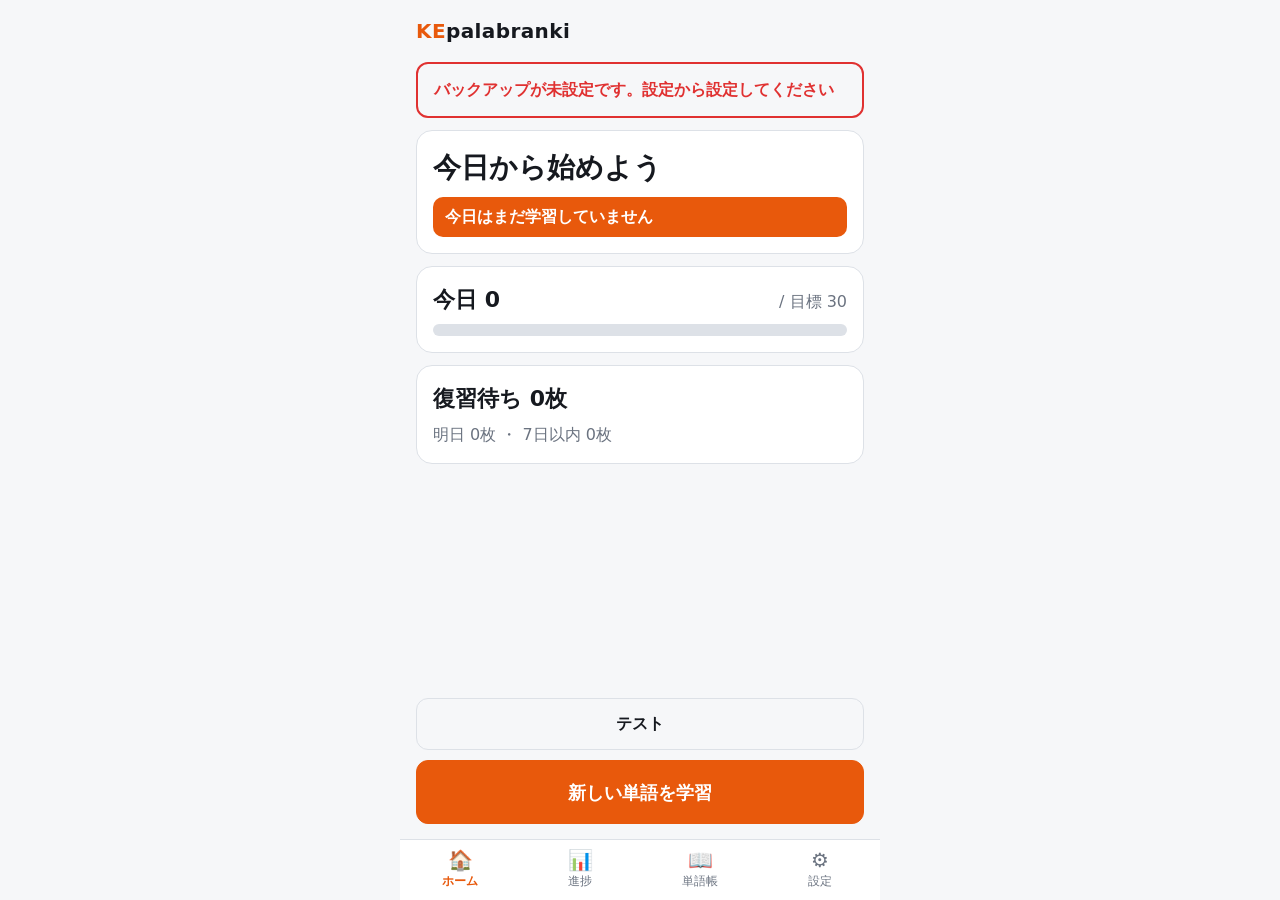
==== index.html @ 5e0bdc0e "Add files via upload" ====
<!doctype html>
<!-- index.html — 画面の部品と script の読み込み — KEpalabranki v1.0.1 -->
<html lang="ja">
<head>
  <meta charset="utf-8">
  <meta name="viewport" content="width=device-width, initial-scale=1, viewport-fit=cover">
  <meta name="apple-mobile-web-app-capable" content="yes">
  <meta name="mobile-web-app-capable" content="yes">
  <meta name="apple-mobile-web-app-title" content="KEpalabranki">
  <meta name="apple-mobile-web-app-status-bar-style" content="default">
  <meta name="theme-color" content="#F6F7F9" media="(prefers-color-scheme: light)">
  <meta name="theme-color" content="#0E1116" media="(prefers-color-scheme: dark)">
  <title>KEpalabranki</title>
  <link rel="manifest" href="manifest.webmanifest">
  <link rel="apple-touch-icon" href="icons/apple-touch-icon.png">
  <link rel="stylesheet" href="css/style.css">
</head>
<body>
<div id="app">
  <div id="fatal" class="fatal" hidden></div>

  <!-- ホーム -->
  <section id="screen-home" class="screen" hidden>
    <header class="app-head"><span class="brand"><b>KE</b>palabranki</span></header>
    <button id="banner-update" class="banner banner-accent" type="button" hidden></button>
    <button id="banner-sync-warn" class="banner banner-warn" type="button" hidden></button>
    <div class="card">
      <div id="txt-streak" class="streak"></div>
      <div id="banner-not-studied" class="banner-inline" hidden>今日はまだ学習していません</div>
    </div>
    <div class="card">
      <div class="goal-row"><span id="txt-today-count" class="goal-count"></span><span id="txt-goal" class="muted"></span></div>
      <div class="bar"><div id="bar-goal" class="bar-fill"></div></div>
    </div>
    <div class="card">
      <div id="txt-due-count" class="due"></div>
      <div class="muted"><span id="txt-tomorrow-count"></span> ・ <span id="txt-week-count"></span></div>
    </div>
    <div class="grow"></div>
    <div class="bottom-actions">
      <button id="btn-start-ahead" class="btn btn-outline" type="button" hidden>先取り復習</button>
      <button id="btn-start-test" class="btn btn-outline" type="button">テスト</button>
      <button id="btn-start-study" class="btn btn-primary btn-big" type="button">学習開始</button>
    </div>
  </section>

  <!-- 学習 -->
  <section id="screen-study" class="screen" hidden>
    <div class="top-bar">
      <button id="btn-study-end" class="btn-text" type="button">✕ 終了</button>
      <span id="txt-study-phase" class="phase"></span>
      <span id="txt-study-progress" class="muted"></span>
    </div>
    <div class="card study-card">
      <span id="badge-dir" class="badge"></span>
      <div id="txt-front" class="front"></div>
      <button id="btn-speak" class="btn-icon" type="button" aria-label="読み上げ">🔊</button>
    </div>
    <div id="area-choices" class="choices">
      <button id="btn-choice-0" class="choice masked" type="button" disabled>？</button>
      <button id="btn-choice-1" class="choice masked" type="button" disabled>？</button>
      <button id="btn-choice-2" class="choice masked" type="button" disabled>？</button>
      <button id="btn-choice-3" class="choice masked" type="button" disabled>？</button>
      <button id="btn-reveal-choices" class="reveal" type="button">4択を見る</button>
    </div>
    <div id="area-answer" class="card answer" hidden>
      <div id="txt-result" class="result"></div>
      <div class="answer-es-row">
        <span id="txt-answer-es" class="answer-es"></span>
        <button id="btn-speak-answer" class="btn-icon" type="button" aria-label="読み上げ">🔊</button>
      </div>
      <div id="txt-answer-ja" class="answer-ja"></div>
      <div id="txt-answer-ex" class="answer-ex" hidden></div>
    </div>
    <div class="grow"></div>
    <div class="bottom-actions">
      <div id="row-judge" class="row2">
        <button id="btn-ng" class="btn btn-ng" type="button">わからない</button>
        <button id="btn-ok" class="btn btn-primary" type="button">わかる</button>
      </div>
      <button id="btn-next" class="btn btn-primary btn-big" type="button" hidden>次へ</button>
    </div>
  </section>

  <!-- テスト -->
  <section id="screen-test" class="screen" hidden>
    <div id="test-setup">
      <h2 class="title">テスト</h2>
      <div class="card">
        <div class="label">範囲</div>
        <div class="seg-group">
          <button id="btn-range-all" class="seg-btn" type="button">全体（学習した単語）</button>
          <button id="btn-range-mastered" class="seg-btn" type="button">習得済み</button>
          <button id="btn-range-category" class="seg-btn" type="button">カテゴリ</button>
        </div>
        <select id="sel-test-category" class="input" hidden></select>
      </div>
      <div class="card">
        <div class="label">問題数</div>
        <div class="seg-group seg-row">
          <button id="btn-count-10" class="seg-btn" type="button">10問</button>
          <button id="btn-count-20" class="seg-btn" type="button">20問</button>
          <button id="btn-count-50" class="seg-btn" type="button">50問</button>
        </div>
      </div>
      <div class="bottom-actions">
        <button id="btn-test-back" class="btn btn-outline" type="button">戻る</button>
        <button id="btn-test-begin" class="btn btn-primary btn-big" type="button">開始</button>
      </div>
    </div>
    <div id="test-run" hidden>
      <div class="top-bar">
        <button id="btn-test-quit" class="btn-text" type="button">✕ 中止</button>
        <span id="txt-test-progress" class="muted"></span>
      </div>
      <div class="card study-card">
        <div id="txt-test-front" class="front front-es"></div>
        <button id="btn-test-speak" class="btn-icon" type="button" aria-label="読み上げ">🔊</button>
      </div>
      <div class="choices">
        <button id="btn-test-choice-0" class="choice" type="button"></button>
        <button id="btn-test-choice-1" class="choice" type="button"></button>
        <button id="btn-test-choice-2" class="choice" type="button"></button>
        <button id="btn-test-choice-3" class="choice" type="button"></button>
      </div>
      <div id="txt-test-answer" class="result" hidden></div>
      <div class="grow"></div>
      <div class="bottom-actions">
        <button id="btn-test-next" class="btn btn-primary btn-big" type="button" hidden>次へ</button>
      </div>
    </div>
    <div id="test-result" hidden>
      <h2 class="title">テスト結果</h2>
      <div class="card center">
        <div id="txt-test-score" class="score"></div>
        <div id="txt-test-compare" class="muted"></div>
      </div>
      <div id="box-test-wrong" class="card">
        <div class="label">間違えた単語</div>
        <ul id="list-test-wrong" class="word-list"></ul>
      </div>
      <div class="card">
        <div class="label">正答率の履歴</div>
        <div id="chart-test-history" class="chart"></div>
      </div>
      <div class="bottom-actions">
        <button id="btn-test-review" class="btn btn-outline" type="button">間違えた単語を学習</button>
        <button id="btn-test-home" class="btn btn-primary btn-big" type="button">ホームへ</button>
      </div>
    </div>
  </section>

  <!-- 進捗 -->
  <section id="screen-progress" class="screen" hidden>
    <h2 class="title">進捗</h2>
    <div class="card">
      <div class="label">習得状況（スペ→日）</div>
      <div id="stage-bar" class="stage-bar"></div>
      <ul class="stage-list">
        <li><span class="stage-dot unseen"></span>未学習<span id="txt-stage-unseen" class="num"></span></li>
        <li><span class="stage-dot learning"></span>学習中<span id="txt-stage-learning" class="num"></span></li>
        <li><span class="stage-dot settled"></span>定着<span id="txt-stage-settled" class="num"></span></li>
        <li><span class="stage-dot mastered"></span>習得<span id="txt-stage-mastered" class="num"></span></li>
      </ul>
    </div>
    <div class="card">
      <ul class="stage-list">
        <li>全単語<span id="txt-total-words" class="num"></span></li>
        <li>日→スペが解放された単語<span id="txt-reverse-count" class="num"></span></li>
        <li>連続日数<span id="txt-progress-streak" class="num"></span></li>
      </ul>
    </div>
  </section>

  <!-- 単語帳 -->
  <section id="screen-words" class="screen" hidden>
    <h2 class="title">単語帳</h2>
    <div class="row2">
      <button id="btn-word-add" class="btn btn-outline" type="button">＋追加</button>
      <button id="btn-word-import" class="btn btn-outline" type="button">CSV取り込み</button>
    </div>
    <input id="input-word-search" class="input" type="search" placeholder="スペイン語・日本語で検索" autocomplete="off">
    <div class="row-between">
      <select id="sel-word-category" class="input"></select>
      <span id="txt-word-count" class="muted nowrap"></span>
    </div>
    <ul id="list-words" class="word-list tappable"></ul>
    <button id="btn-word-more" class="btn btn-outline" type="button" hidden>さらに表示</button>
  </section>

  <!-- 単語の編集 -->
  <section id="screen-word-edit" class="screen" hidden>
    <h2 id="txt-we-title" class="title">単語の編集</h2>
    <label class="field"><span>スペイン語（必須）</span>
      <span class="row-between"><input id="input-we-es" class="input" type="text" autocomplete="off" autocapitalize="off" spellcheck="false">
      <button id="btn-we-speak" class="btn-icon" type="button" aria-label="読み上げ">🔊</button></span></label>
    <label class="field"><span>日本語（必須。改行できます）</span><textarea id="input-we-ja" class="input" rows="4"></textarea></label>
    <label class="field"><span>カテゴリ（必須）</span><input id="input-we-category" class="input" type="text" list="list-categories" autocomplete="off"></label>
    <datalist id="list-categories"></datalist>
    <label class="field"><span>品詞</span><input id="input-we-pos" class="input" type="text" list="list-pos" autocomplete="off"></label>
    <datalist id="list-pos"></datalist>
    <label class="field"><span>名詞の性</span>
      <select id="sel-we-gender" class="input">
        <option value="">なし</option><option value="m">男性 el</option><option value="f">女性 la</option>
      </select></label>
    <label class="field"><span>例文（スペイン語）</span><input id="input-we-ex-es" class="input" type="text" autocomplete="off" autocapitalize="off"></label>
    <label class="field"><span>例文（日本語）</span><input id="input-we-ex-ja" class="input" type="text" autocomplete="off"></label>
    <label class="field"><span>メモ</span><input id="input-we-note" class="input" type="text" autocomplete="off"></label>
    <label class="field"><span>出典</span><input id="input-we-source" class="input" type="text" autocomplete="off"></label>
    <div class="bottom-actions">
      <div class="row2">
        <button id="btn-we-cancel" class="btn btn-outline" type="button">キャンセル</button>
        <button id="btn-we-save" class="btn btn-primary" type="button">保存</button>
      </div>
    </div>
  </section>

  <!-- 取り込み -->
  <section id="screen-import" class="screen" hidden>
    <h2 class="title">CSV取り込み</h2>
    <input id="input-import-file" type="file" accept=".csv,text/csv,text/plain" hidden>
    <button id="btn-import-choose" class="btn btn-outline" type="button">ファイルを選ぶ</button>
    <div id="txt-import-summary" class="card"></div>
    <label class="field"><span>重複したとき</span>
      <select id="sel-import-dup" class="input">
        <option value="SKIP">スキップ</option>
        <option value="OVERWRITE">上書き（学習記録は残す）</option>
      </select></label>
    <div class="grow"></div>
    <div class="bottom-actions">
      <div class="row2">
        <button id="btn-import-cancel" class="btn btn-outline" type="button">キャンセル</button>
        <button id="btn-import-run" class="btn btn-primary" type="button" disabled>取り込む</button>
      </div>
    </div>
  </section>

  <!-- 設定 -->
  <section id="screen-settings" class="screen" hidden>
    <h2 class="title">設定</h2>
    <div class="card">
      <label class="field"><span>1日の目標（枚）</span><input id="input-goal" class="input" type="number" min="1" max="500" step="1" inputmode="numeric"></label>
      <label class="field"><span>読み上げ音声</span><select id="sel-voice" class="input"></select></label>
      <button id="btn-voice-test" class="btn btn-outline" type="button">🔊 試しに読む</button>
    </div>
    <div class="card">
      <div class="label">バックアップ（スプレッドシート）</div>
      <label class="field"><span>同期のURL</span><input id="input-sync-url" class="input" type="url" autocomplete="off" autocapitalize="off" spellcheck="false" placeholder="https://script.google.com/macros/s/…/exec"></label>
      <label class="field"><span>合言葉</span><input id="input-sync-token" class="input" type="text" autocomplete="off" autocapitalize="off" spellcheck="false"></label>
      <div class="row2">
        <button id="btn-sync-test" class="btn btn-outline" type="button">接続テスト</button>
        <button id="btn-sync-now" class="btn btn-outline" type="button">今すぐ同期</button>
      </div>
      <button id="btn-sync-restore" class="btn btn-outline" type="button">スプレッドシートから復元</button>
      <div id="txt-sync-status" class="muted small"></div>
    </div>
    <div id="txt-version" class="version"></div>
  </section>

  <nav id="tabbar" class="tabbar" hidden>
    <button type="button" data-screen="home"><span class="tab-ic">🏠</span>ホーム</button>
    <button type="button" data-screen="progress"><span class="tab-ic">📊</span>進捗</button>
    <button type="button" data-screen="words"><span class="tab-ic">📖</span>単語帳</button>
    <button type="button" data-screen="settings"><span class="tab-ic">⚙️</span>設定</button>
  </nav>

  <div id="toast" class="toast" role="status" hidden></div>
  <div id="overlay-goal" class="overlay-goal" hidden></div>
</div>

<script src="js/config.js"></script>
<script src="js/utils.js"></script>
<script src="js/db.js"></script>
<script src="js/data.js"></script>
<script src="js/srs.js"></script>
<script src="js/queue.js"></script>
<script src="js/choices.js"></script>
<script src="js/stats.js"></script>
<script src="js/speech.js"></script>
<script src="js/importer.js"></script>
<script src="js/sync.js"></script>
<script src="js/ui.js"></script>
<script src="js/screenHome.js"></script>
<script src="js/screenStudy.js"></script>
<script src="js/screenTest.js"></script>
<script src="js/screenProgress.js"></script>
<script src="js/screenWords.js"></script>
<script src="js/screenSettings.js"></script>
<script src="js/main.js"></script>
</body>
</html>
---- css/style.css ----
/* css/style.css — 見た目 — KEpalabranki v1.0.1 */
:root {
  --bg: #F6F7F9; --surface: #FFFFFF; --line: #DDE1E7; --text: #16191F; --muted: #6B7380;
  --accent: #E8590C; --accent-ink: #FFFFFF; --ok: #2F9E44; --ng: #E03131;
  --male: #1C7ED6; --female: #D6336C; --mask: #CED4DA;
  --st-unseen: #ADB5BD; --st-learning: #FAB005; --st-settled: #40C057; --st-mastered: #1C7ED6;
  --font: -apple-system, "Hiragino Sans", "Noto Sans JP", system-ui, sans-serif;
  --tab-h: 60px;
}
@media (prefers-color-scheme: dark) {
  :root {
    --bg: #0E1116; --surface: #171B22; --line: #2A313C; --text: #E8ECF2; --muted: #8D97A6;
    --accent: #FF8A3D; --accent-ink: #1A0E05; --ok: #51CF66; --ng: #FF6B6B;
    --male: #4DABF7; --female: #F783AC; --mask: #343A40;
    --st-unseen: #5C6670; --st-learning: #FCC419; --st-settled: #51CF66; --st-mastered: #4DABF7;
  }
}

[hidden] { display: none !important; }
* { box-sizing: border-box; -webkit-tap-highlight-color: transparent; }
html, body { margin: 0; padding: 0; background: var(--bg); color: var(--text); font-family: var(--font); font-size: 16px; line-height: 1.5; }
button, input, select, textarea { font: inherit; color: inherit; }
button { cursor: pointer; }

#app { max-width: 480px; margin: 0 auto; min-height: 100vh; min-height: 100dvh; }
.screen {
  display: flex; flex-direction: column; gap: 12px;
  min-height: 100vh; min-height: 100dvh;
  padding: calc(env(safe-area-inset-top) + 12px) 16px calc(env(safe-area-inset-bottom) + 16px);
}
#screen-home, #screen-progress, #screen-words, #screen-settings { padding-bottom: calc(env(safe-area-inset-bottom) + var(--tab-h) + 16px); }
#test-setup, #test-run, #test-result { display: flex; flex-direction: column; gap: 12px; flex: 1; }
.grow { flex: 1; }

.app-head { padding: 4px 0; }
.brand { font-size: 20px; font-weight: 700; letter-spacing: .02em; }
.brand b { color: var(--accent); }
.title { margin: 4px 0; font-size: 22px; }
.label { font-size: 14px; color: var(--muted); margin-bottom: 8px; }
.muted { color: var(--muted); }
.small { font-size: 14px; }
.nowrap { white-space: nowrap; }
.center { text-align: center; }
.version { text-align: center; color: var(--muted); font-size: 13px; padding: 8px 0; }

.card { background: var(--surface); border: 1px solid var(--line); border-radius: 16px; padding: 16px; display: flex; flex-direction: column; gap: 8px; }
.fatal { margin: 24px 16px; padding: 16px; border-radius: 16px; background: var(--ng); color: #fff; font-weight: 700; }

/* ボタン */
.btn { min-height: 52px; border-radius: 12px; border: 1px solid var(--line); background: var(--surface); padding: 0 16px; font-weight: 700; width: 100%; }
.btn:disabled { opacity: .45; }
.btn:active:not(:disabled) { transform: scale(.98); }
.btn-primary { background: var(--accent); color: var(--accent-ink); border-color: var(--accent); }
.btn-outline { background: transparent; border-color: var(--line); }
.btn-ng { background: var(--surface); border: 2px solid var(--ng); color: var(--ng); }
.btn-big { min-height: 64px; font-size: 18px; }
.btn-text { background: none; border: none; padding: 8px 4px; min-height: 44px; color: var(--muted); font-weight: 700; }
.btn-icon { background: none; border: 1px solid var(--line); border-radius: 50%; width: 48px; height: 48px; font-size: 20px; flex: none; }
.row2 { display: grid; grid-template-columns: 1fr 1fr; gap: 10px; }
.row2 .btn { min-height: 64px; font-size: 18px; }
.row-between { display: flex; align-items: center; gap: 10px; }
.row-between .input { flex: 1; }
.bottom-actions {
  position: sticky; bottom: calc(env(safe-area-inset-bottom) + 8px);
  display: flex; flex-direction: column; gap: 10px; padding-top: 8px; background: var(--bg);
}
#screen-home .bottom-actions { bottom: calc(env(safe-area-inset-bottom) + var(--tab-h) + 8px); }

/* バナー */
.banner { width: 100%; text-align: left; border: none; border-radius: 12px; padding: 14px 16px; font-weight: 700; min-height: 52px; }
.banner-accent { background: var(--accent); color: var(--accent-ink); }
.banner-warn { background: transparent; border: 2px solid var(--ng); color: var(--ng); }
.banner-inline { background: var(--accent); color: var(--accent-ink); border-radius: 10px; padding: 8px 12px; font-weight: 700; }

/* ホーム */
.streak { font-size: 28px; font-weight: 800; }
.goal-row { display: flex; justify-content: space-between; align-items: baseline; }
.goal-count { font-size: 22px; font-weight: 800; }
.bar { height: 12px; border-radius: 6px; background: var(--line); overflow: hidden; }
.bar-fill { height: 100%; width: 0; background: var(--accent); border-radius: 6px; transition: width .3s; }
.due { font-size: 22px; font-weight: 800; }

/* 学習 */
.top-bar { display: flex; align-items: center; justify-content: space-between; gap: 8px; }
.phase { font-weight: 700; font-size: 15px; }
.study-card { align-items: center; text-align: center; padding: 20px 16px; gap: 12px; }
.badge { font-size: 13px; padding: 2px 10px; border-radius: 999px; border: 1px solid var(--line); color: var(--muted); }
.badge.badge-rev { border: 2px solid var(--accent); color: var(--accent); font-weight: 700; }
.front { word-break: break-word; }
.front-es { font-size: 28px; font-weight: 800; }
.front-ja { font-size: 22px; font-weight: 700; }
.choices { position: relative; display: flex; flex-direction: column; gap: 8px; }
.choice { min-height: 52px; border-radius: 12px; border: 1px solid var(--line); background: var(--surface); padding: 10px 14px; text-align: left; font-size: 17px; }
.choice.masked { background: var(--mask); color: transparent; border-color: var(--mask); }
.choice:disabled { opacity: 1; }
.choice.choice-ok { border: 2px solid var(--ok); background: color-mix(in srgb, var(--ok) 15%, var(--surface)); }
.choice.choice-ng { border: 2px solid var(--ng); background: color-mix(in srgb, var(--ng) 15%, var(--surface)); }
.reveal {
  position: absolute; left: 50%; top: 50%; transform: translate(-50%, -50%);
  min-height: 52px; padding: 0 24px; border-radius: 999px; border: 2px solid var(--accent);
  background: var(--surface); color: var(--accent); font-weight: 800; font-size: 17px;
}
.answer { gap: 6px; }
.result { font-weight: 800; font-size: 18px; }
.result-ok { color: var(--ok); }
.result-ng { color: var(--ng); }
.answer-es-row { display: flex; align-items: center; justify-content: space-between; gap: 8px; }
.answer-es { font-size: 24px; font-weight: 800; word-break: break-word; }
.gender { font-weight: 800; }
.gender-m { color: var(--male); }
.gender-f { color: var(--female); }
.answer-ja { font-size: 17px; }
.answer-ja i { color: var(--muted); }
.answer-ex { border-top: 1px solid var(--line); padding-top: 8px; }
.ex-es { font-weight: 700; }
.ex-ja { color: var(--muted); }

/* 目標達成 */
.overlay-goal {
  position: fixed; left: 50%; top: 40%; transform: translate(-50%, -50%);
  background: var(--accent); color: var(--accent-ink); padding: 24px 28px; border-radius: 20px;
  font-size: 24px; font-weight: 800; z-index: 50; white-space: nowrap; box-shadow: 0 10px 30px rgba(0,0,0,.25);
}
.overlay-goal.play { animation: pop 1.5s ease forwards; }
@keyframes pop {
  0% { transform: translate(-50%, -50%) scale(.6); opacity: 0; }
  20% { transform: translate(-50%, -50%) scale(1.08); opacity: 1; }
  75% { transform: translate(-50%, -50%) scale(1); opacity: 1; }
  100% { transform: translate(-50%, -50%) scale(1.25); opacity: 0; }
}

/* テスト */
.seg-group { display: flex; flex-direction: column; gap: 8px; }
.seg-group.seg-row { flex-direction: row; }
.seg-btn { flex: 1; min-height: 48px; border-radius: 12px; border: 1px solid var(--line); background: var(--surface); font-weight: 700; }
.seg-btn.selected { border: 2px solid var(--accent); color: var(--accent); }
.score { font-size: 32px; font-weight: 800; }
.chart svg { width: 100%; height: auto; display: block; }
.chart .grid { stroke: var(--line); stroke-width: 1; }
.chart .axis { fill: var(--muted); font-size: 10px; }
.chart .line { fill: none; stroke: var(--accent); stroke-width: 2; }
.chart .dot { fill: var(--accent); }

/* 進捗 */
.stage-bar { display: flex; height: 18px; border-radius: 9px; overflow: hidden; background: var(--line); }
.seg-unseen { background: var(--st-unseen); }
.seg-learning { background: var(--st-learning); }
.seg-settled { background: var(--st-settled); }
.seg-mastered { background: var(--st-mastered); }
.stage-list { list-style: none; margin: 0; padding: 0; }
.stage-list li { display: flex; align-items: center; gap: 8px; padding: 8px 0; border-bottom: 1px solid var(--line); }
.stage-list li:last-child { border-bottom: none; }
.stage-list .num { margin-left: auto; font-weight: 700; }
.stage-dot { width: 10px; height: 10px; border-radius: 50%; flex: none; }
.stage-dot.unseen { background: var(--st-unseen); }
.stage-dot.learning { background: var(--st-learning); }
.stage-dot.settled { background: var(--st-settled); }
.stage-dot.mastered { background: var(--st-mastered); }

/* 単語帳 */
.input { width: 100%; min-height: 48px; border-radius: 12px; border: 1px solid var(--line); background: var(--surface); padding: 10px 12px; font-size: 16px; }
textarea.input { resize: vertical; }
.field { display: flex; flex-direction: column; gap: 4px; font-size: 14px; color: var(--muted); }
.field .input, .field textarea, .field select { color: var(--text); }
.word-list { list-style: none; margin: 0; padding: 0; }
.word-list li { display: flex; align-items: center; gap: 10px; padding: 12px 4px; border-bottom: 1px solid var(--line); min-height: 48px; }
.word-list .w-es { font-weight: 700; flex: 0 1 45%; word-break: break-word; }
.word-list .w-ja { color: var(--muted); flex: 1; word-break: break-word; font-size: 15px; }
.word-list.tappable li { cursor: pointer; }

/* タブ・トースト */
.tabbar {
  position: fixed; left: 0; right: 0; bottom: 0; z-index: 20;
  display: grid; grid-template-columns: repeat(4, 1fr);
  max-width: 480px; margin: 0 auto;
  background: var(--surface); border-top: 1px solid var(--line);
  padding-bottom: env(safe-area-inset-bottom);
}
.tabbar button { background: none; border: none; min-height: var(--tab-h); font-size: 12px; color: var(--muted); display: flex; flex-direction: column; align-items: center; justify-content: center; gap: 2px; }
.tabbar button.active { color: var(--accent); font-weight: 700; }
.tab-ic { font-size: 20px; line-height: 1; }
.toast {
  position: fixed; left: 50%; transform: translateX(-50%);
  bottom: calc(env(safe-area-inset-bottom) + var(--tab-h) + 90px);
  max-width: 90%; background: var(--text); color: var(--bg);
  padding: 12px 16px; border-radius: 12px; font-size: 15px; z-index: 60; text-align: center;
}
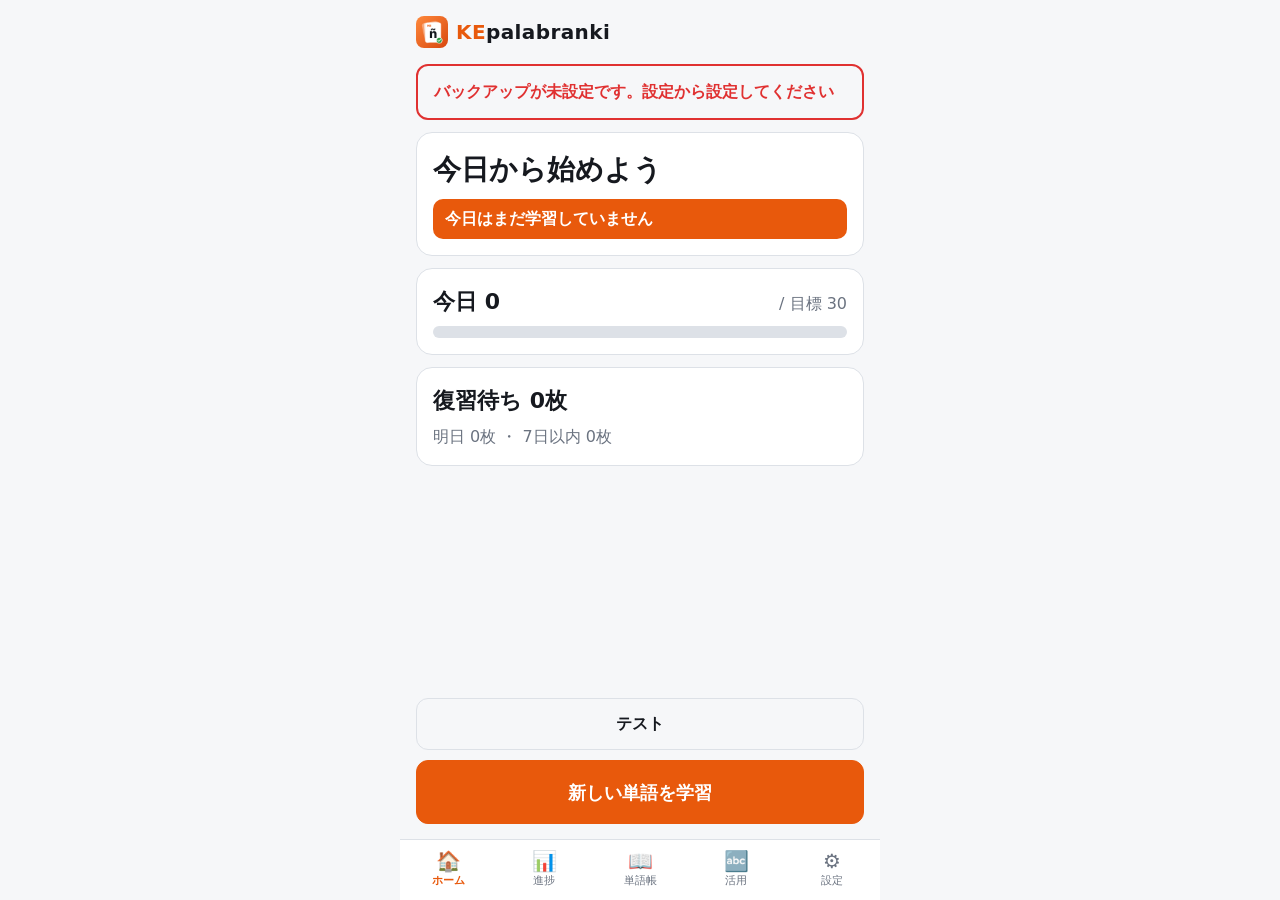
==== commit ece857e5: "Add files via upload" ====
--- a/index.html
+++ b/index.html
@@ -1,5 +1,5 @@
 <!doctype html>
-<!-- index.html — 画面の部品と script の読み込み — KEpalabranki v1.0.1 -->
+<!-- index.html — 画面の部品と script の読み込み — KEpalabranki v1.1.3 -->
 <html lang="ja">
 <head>
   <meta charset="utf-8">
@@ -21,7 +21,7 @@
 
   <!-- ホーム -->
   <section id="screen-home" class="screen" hidden>
-    <header class="app-head"><span class="brand"><b>KE</b>palabranki</span></header>
+    <header class="app-head"><img id="app-logo" class="app-logo" src="icons/icon-192.png" alt="" width="32" height="32"><span class="brand"><b>KE</b>palabranki</span></header>
     <button id="banner-update" class="banner banner-accent" type="button" hidden></button>
     <button id="banner-sync-warn" class="banner banner-warn" type="button" hidden></button>
     <div class="card">
@@ -64,11 +64,12 @@
       <button id="btn-reveal-choices" class="reveal" type="button">4択を見る</button>
     </div>
     <div id="area-answer" class="card answer" hidden>
-      <div id="txt-result" class="result"></div>
+      <div class="result-row"><div id="txt-result" class="result"></div><button id="btn-fix-ng" class="btn-fix" type="button" hidden>やっぱり間違い</button></div>
       <div class="answer-es-row">
         <span id="txt-answer-es" class="answer-es"></span>
         <button id="btn-speak-answer" class="btn-icon" type="button" aria-label="読み上げ">🔊</button>
       </div>
+      <div id="txt-answer-orig" class="answer-orig" hidden></div>
       <div id="txt-answer-ja" class="answer-ja"></div>
       <div id="txt-answer-ex" class="answer-ex" hidden></div>
     </div>
@@ -257,10 +258,90 @@
     <div id="txt-version" class="version"></div>
   </section>
 
+  <!-- 活用（v1.1） -->
+  <section id="screen-conj" class="screen" hidden>
+    <div id="conj-setup">
+      <h2 class="title">活用</h2>
+      <div class="card">
+        <div id="txt-conj-data" class="muted small"></div>
+        <div id="txt-conj-verbs"></div>
+        <div id="box-conj-missing" class="conj-missing" hidden>
+          <div id="txt-conj-missing-msg"></div>
+          <button id="btn-conj-copy-missing" class="btn btn-outline" type="button">一覧をコピー</button>
+          <div id="txt-conj-missing" class="small" hidden></div>
+        </div>
+      </div>
+      <div class="card">
+        <div class="label">出題する時制</div>
+        <div id="conj-tense-btns" class="tense-grid">
+          <button id="btn-conj-tense-IND_PRES" class="seg-btn" type="button" data-tense="IND_PRES">直説法 現在</button>
+          <button id="btn-conj-tense-IND_PRET" class="seg-btn" type="button" data-tense="IND_PRET">直説法 点過去</button>
+          <button id="btn-conj-tense-IND_IMPF" class="seg-btn" type="button" data-tense="IND_IMPF">直説法 線過去</button>
+          <button id="btn-conj-tense-IND_FUT" class="seg-btn" type="button" data-tense="IND_FUT">直説法 未来</button>
+          <button id="btn-conj-tense-IND_COND" class="seg-btn" type="button" data-tense="IND_COND">直説法 過去未来</button>
+          <button id="btn-conj-tense-SUB_PRES" class="seg-btn" type="button" data-tense="SUB_PRES">接続法 現在</button>
+          <button id="btn-conj-tense-SUB_IMPF" class="seg-btn" type="button" data-tense="SUB_IMPF">接続法 過去</button>
+          <button id="btn-conj-tense-IMP_AFF" class="seg-btn" type="button" data-tense="IMP_AFF">命令法 肯定</button>
+          <button id="btn-conj-tense-IMP_NEG" class="seg-btn" type="button" data-tense="IMP_NEG">命令法 否定</button>
+        </div>
+      </div>
+      <div class="card">
+        <div class="label">時制ごとの正答率（直近300問）</div>
+        <ul id="list-conj-stats" class="stage-list"></ul>
+      </div>
+      <div class="grow"></div>
+      <div class="bottom-actions conj-actions">
+        <button id="btn-conj-begin" class="btn btn-primary btn-big" type="button">始める</button>
+      </div>
+    </div>
+    <div id="conj-run" hidden>
+      <div class="top-bar">
+        <button id="btn-conj-quit" class="btn-text" type="button">✕ 中止</button>
+        <span id="txt-conj-qtype" class="phase"></span>
+        <span id="txt-conj-progress" class="muted"></span>
+      </div>
+      <div class="card study-card">
+        <div id="txt-conj-prompt" class="conj-prompt"></div>
+        <button id="btn-conj-speak" class="btn-icon" type="button" aria-label="読み上げ">🔊</button>
+      </div>
+      <div class="choices">
+        <button id="btn-conj-choice-0" class="choice" type="button"></button>
+        <button id="btn-conj-choice-1" class="choice" type="button"></button>
+        <button id="btn-conj-choice-2" class="choice" type="button"></button>
+        <button id="btn-conj-choice-3" class="choice" type="button"></button>
+      </div>
+      <div id="txt-conj-result" class="result" hidden></div>
+      <div id="box-conj-table" class="card conj-box" hidden>
+        <div class="conj-head"><span id="txt-conj-inf" class="conj-inf"></span><span id="txt-conj-meaning" class="muted"></span></div>
+        <div><span id="txt-conj-type" class="type-label"></span></div>
+        <div id="txt-conj-note" class="small"></div>
+        <div id="txt-conj-parts" class="small muted"></div>
+        <div id="list-conj-table"></div>
+      </div>
+      <div class="grow"></div>
+      <div class="bottom-actions">
+        <button id="btn-conj-next" class="btn btn-primary btn-big" type="button" hidden>次へ</button>
+      </div>
+    </div>
+    <div id="conj-result" hidden>
+      <h2 class="title">活用の結果</h2>
+      <div class="card center"><div id="txt-conj-score" class="score"></div></div>
+      <div id="box-conj-wrong" class="card">
+        <div class="label">間違えた問題</div>
+        <ul id="list-conj-wrong" class="plain-list"></ul>
+      </div>
+      <div class="bottom-actions">
+        <button id="btn-conj-back" class="btn btn-outline" type="button">戻る</button>
+        <button id="btn-conj-again" class="btn btn-primary btn-big" type="button">もう一度</button>
+      </div>
+    </div>
+  </section>
+
   <nav id="tabbar" class="tabbar" hidden>
     <button type="button" data-screen="home"><span class="tab-ic">🏠</span>ホーム</button>
     <button type="button" data-screen="progress"><span class="tab-ic">📊</span>進捗</button>
     <button type="button" data-screen="words"><span class="tab-ic">📖</span>単語帳</button>
+    <button type="button" data-screen="conj"><span class="tab-ic">🔤</span>活用</button>
     <button type="button" data-screen="settings"><span class="tab-ic">⚙️</span>設定</button>
   </nav>
 
@@ -279,6 +360,7 @@
 <script src="js/speech.js"></script>
 <script src="js/importer.js"></script>
 <script src="js/sync.js"></script>
+<script src="js/conj.js"></script>
 <script src="js/ui.js"></script>
 <script src="js/screenHome.js"></script>
 <script src="js/screenStudy.js"></script>
@@ -286,6 +368,7 @@
 <script src="js/screenProgress.js"></script>
 <script src="js/screenWords.js"></script>
 <script src="js/screenSettings.js"></script>
+<script src="js/screenConj.js"></script>
 <script src="js/main.js"></script>
 </body>
 </html>
--- a/css/style.css
+++ b/css/style.css
@@ -1,8 +1,8 @@
-/* css/style.css — 見た目 — KEpalabranki v1.0.1 */
+/* css/style.css — 見た目 — KEpalabranki v1.1.3 */
 :root {
   --bg: #F6F7F9; --surface: #FFFFFF; --line: #DDE1E7; --text: #16191F; --muted: #6B7380;
   --accent: #E8590C; --accent-ink: #FFFFFF; --ok: #2F9E44; --ng: #E03131;
-  --male: #1C7ED6; --female: #D6336C; --mask: #CED4DA;
+  --male: #1C7ED6; --female: #D6336C; --mask: #CED4DA; --accent-soft: #FFE8D9;
   --st-unseen: #ADB5BD; --st-learning: #FAB005; --st-settled: #40C057; --st-mastered: #1C7ED6;
   --font: -apple-system, "Hiragino Sans", "Noto Sans JP", system-ui, sans-serif;
   --tab-h: 60px;
@@ -11,7 +11,7 @@
   :root {
     --bg: #0E1116; --surface: #171B22; --line: #2A313C; --text: #E8ECF2; --muted: #8D97A6;
     --accent: #FF8A3D; --accent-ink: #1A0E05; --ok: #51CF66; --ng: #FF6B6B;
-    --male: #4DABF7; --female: #F783AC; --mask: #343A40;
+    --male: #4DABF7; --female: #F783AC; --mask: #343A40; --accent-soft: #3A2414;
     --st-unseen: #5C6670; --st-learning: #FCC419; --st-settled: #51CF66; --st-mastered: #4DABF7;
   }
 }
@@ -28,7 +28,7 @@
   min-height: 100vh; min-height: 100dvh;
   padding: calc(env(safe-area-inset-top) + 12px) 16px calc(env(safe-area-inset-bottom) + 16px);
 }
-#screen-home, #screen-progress, #screen-words, #screen-settings { padding-bottom: calc(env(safe-area-inset-bottom) + var(--tab-h) + 16px); }
+#screen-home, #screen-progress, #screen-words, #screen-settings, #screen-conj { padding-bottom: calc(env(safe-area-inset-bottom) + var(--tab-h) + 16px); }
 #test-setup, #test-run, #test-result { display: flex; flex-direction: column; gap: 12px; flex: 1; }
 .grow { flex: 1; }
 
@@ -171,7 +171,7 @@
 /* タブ・トースト */
 .tabbar {
   position: fixed; left: 0; right: 0; bottom: 0; z-index: 20;
-  display: grid; grid-template-columns: repeat(4, 1fr);
+  display: grid; grid-template-columns: repeat(5, 1fr);
   max-width: 480px; margin: 0 auto;
   background: var(--surface); border-top: 1px solid var(--line);
   padding-bottom: env(safe-area-inset-bottom);
@@ -185,3 +185,32 @@
   max-width: 90%; background: var(--text); color: var(--bg);
   padding: 12px 16px; border-radius: 12px; font-size: 15px; z-index: 60; text-align: center;
 }
+
+/* v1.1 */
+.app-head { display: flex; align-items: center; gap: 8px; }
+.app-logo { width: 32px; height: 32px; border-radius: 8px; flex: none; }
+.result-row { display: flex; align-items: center; justify-content: space-between; gap: 8px; }
+.btn-fix { min-height: 44px; padding: 0 12px; border-radius: 10px; border: 1px solid var(--ng); background: transparent; color: var(--ng); font-weight: 700; font-size: 14px; }
+.answer-orig { font-size: 14px; color: var(--muted); }
+#conj-setup, #conj-run, #conj-result { display: flex; flex-direction: column; gap: 12px; flex: 1; }
+#screen-conj .conj-actions { bottom: calc(env(safe-area-inset-bottom) + var(--tab-h) + 8px); }
+.tense-grid { display: grid; grid-template-columns: 1fr 1fr; gap: 8px; }
+.tense-grid .seg-btn { font-size: 15px; }
+.conj-missing { display: flex; flex-direction: column; gap: 8px; border-top: 1px solid var(--line); padding-top: 8px; }
+.conj-prompt { font-size: 20px; font-weight: 700; word-break: break-word; }
+.conj-box { gap: 6px; }
+.conj-head { display: flex; align-items: baseline; gap: 10px; flex-wrap: wrap; }
+.conj-inf { font-size: 24px; font-weight: 800; }
+.type-label { display: inline-block; border: 2px solid var(--accent); color: var(--accent); border-radius: 999px; padding: 2px 10px; font-size: 14px; font-weight: 700; }
+.conj-tense { margin-top: 8px; }
+.conj-tense-h { font-weight: 700; font-size: 15px; margin-bottom: 2px; }
+.conj-table { width: 100%; border-collapse: collapse; font-size: 16px; }
+.conj-table th { text-align: left; font-weight: 400; color: var(--muted); width: 42%; padding: 3px 6px; font-size: 14px; }
+.conj-table td { padding: 3px 8px; border-radius: 6px; }
+.conj-table tr.vos th, .conj-table tr.vos td { opacity: .45; }
+.conj-table td.cell-asked { background: var(--accent); color: var(--accent-ink); font-weight: 800; }
+.conj-table td.cell-same { background: var(--accent-soft); font-weight: 700; }
+.conj-table td.cell-wrong { outline: 2px solid var(--ng); outline-offset: -2px; }
+.plain-list { margin: 0; padding-left: 18px; }
+.plain-list li { padding: 4px 0; }
+.tabbar button { font-size: 11px; }
